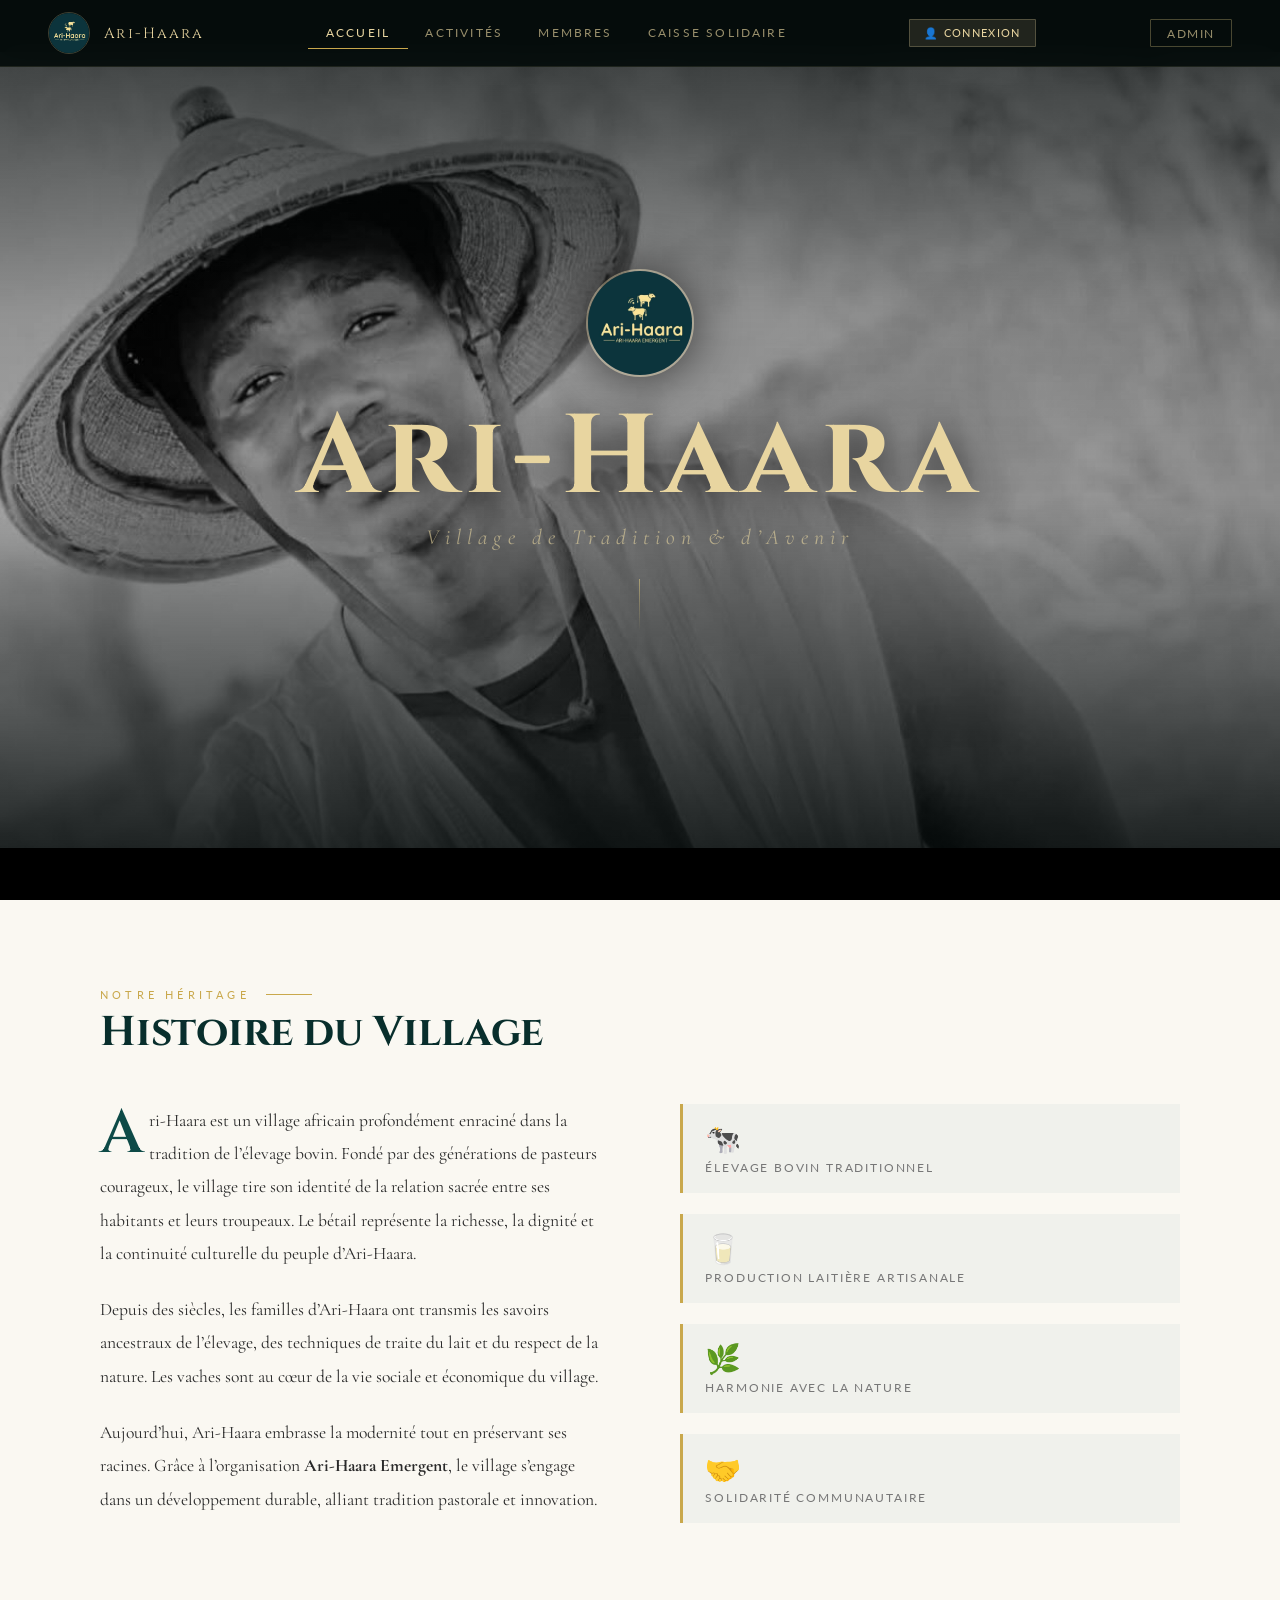
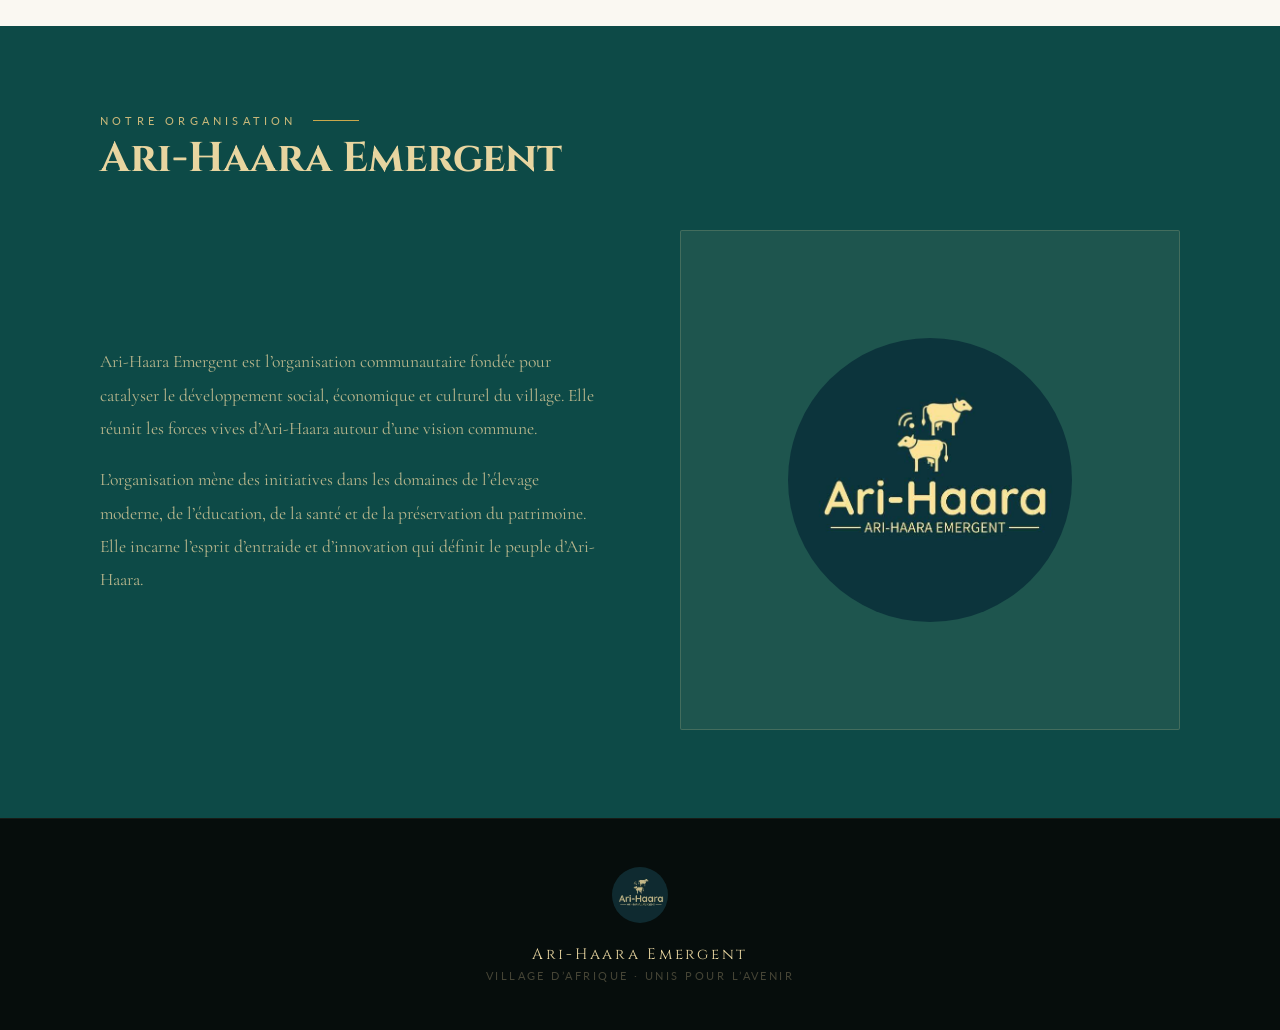
==== index.html @ b2e10145 "Add files via upload" ====
<!DOCTYPE html>
<html lang="fr">
<head>
<meta charset="UTF-8"/><meta name="viewport" content="width=device-width,initial-scale=1.0"/>
<title>Ari-Haara &mdash; Accueil</title>
<link href="https://fonts.googleapis.com/css2?family=Cormorant+Garamond:ital,wght@0,300;0,400;0,600;0,700;1,300;1,400&family=Cinzel:wght@400;600;700&family=Lato:wght@300;400;700&display=swap" rel="stylesheet"/>
<link rel="stylesheet" href="style.css?v=6"/>
</head>
<body>

<div id="slide-images" style="display:none">
  <img id="slide-src-0" src="[data-uri]" style="display:none" alt=""/>
  <img id="slide-src-1" src="[data-uri]" style="display:none" alt=""/>
  <img id="slide-src-2" src="[data-uri]" style="display:none" alt=""/>
  <img id="slide-src-3" src="[data-uri]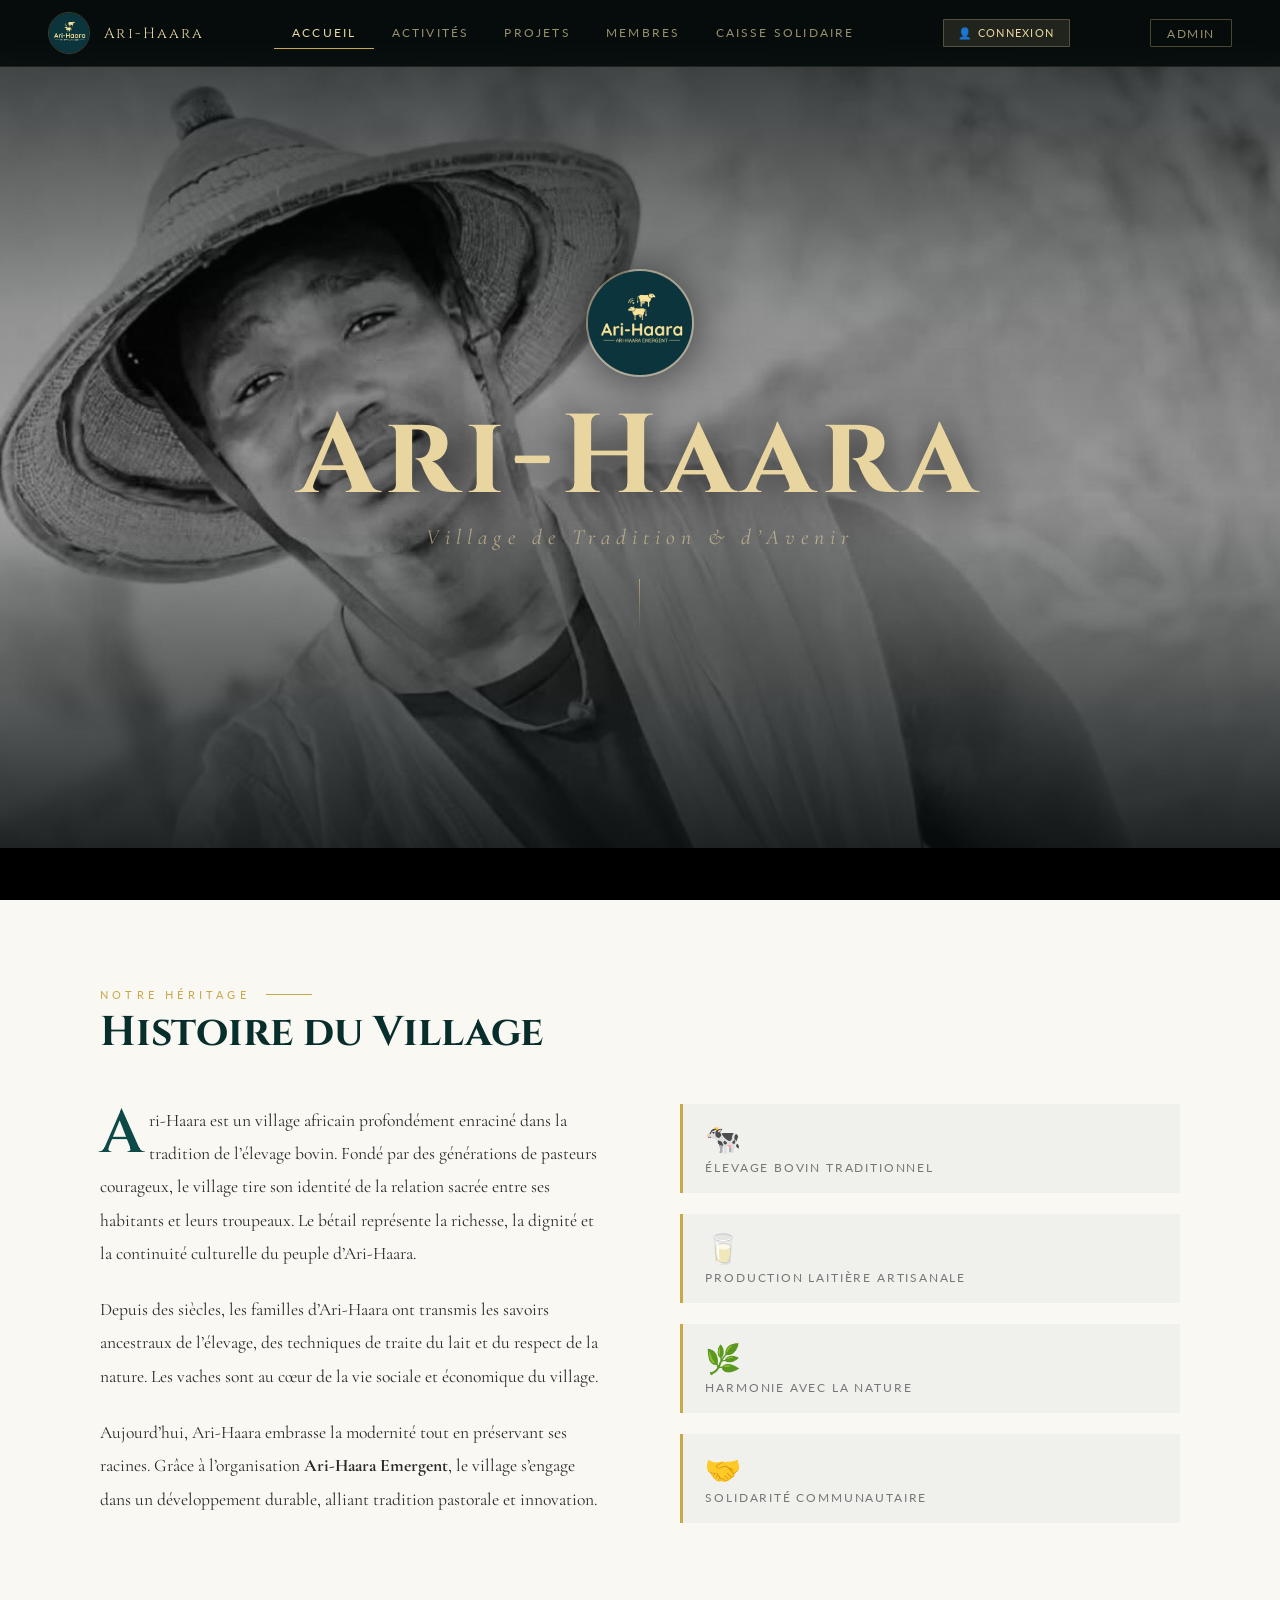
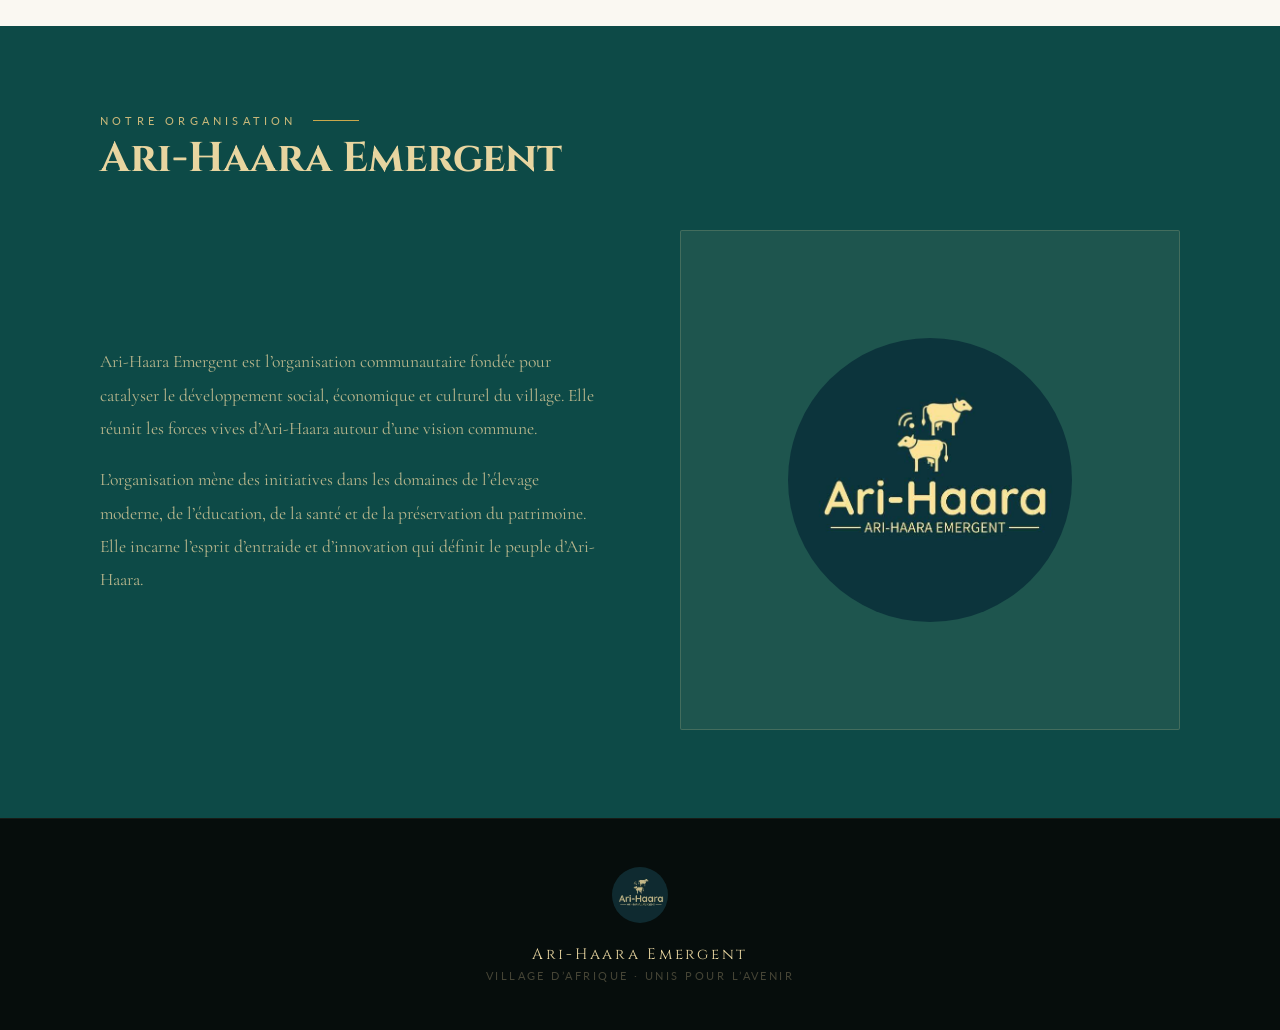
